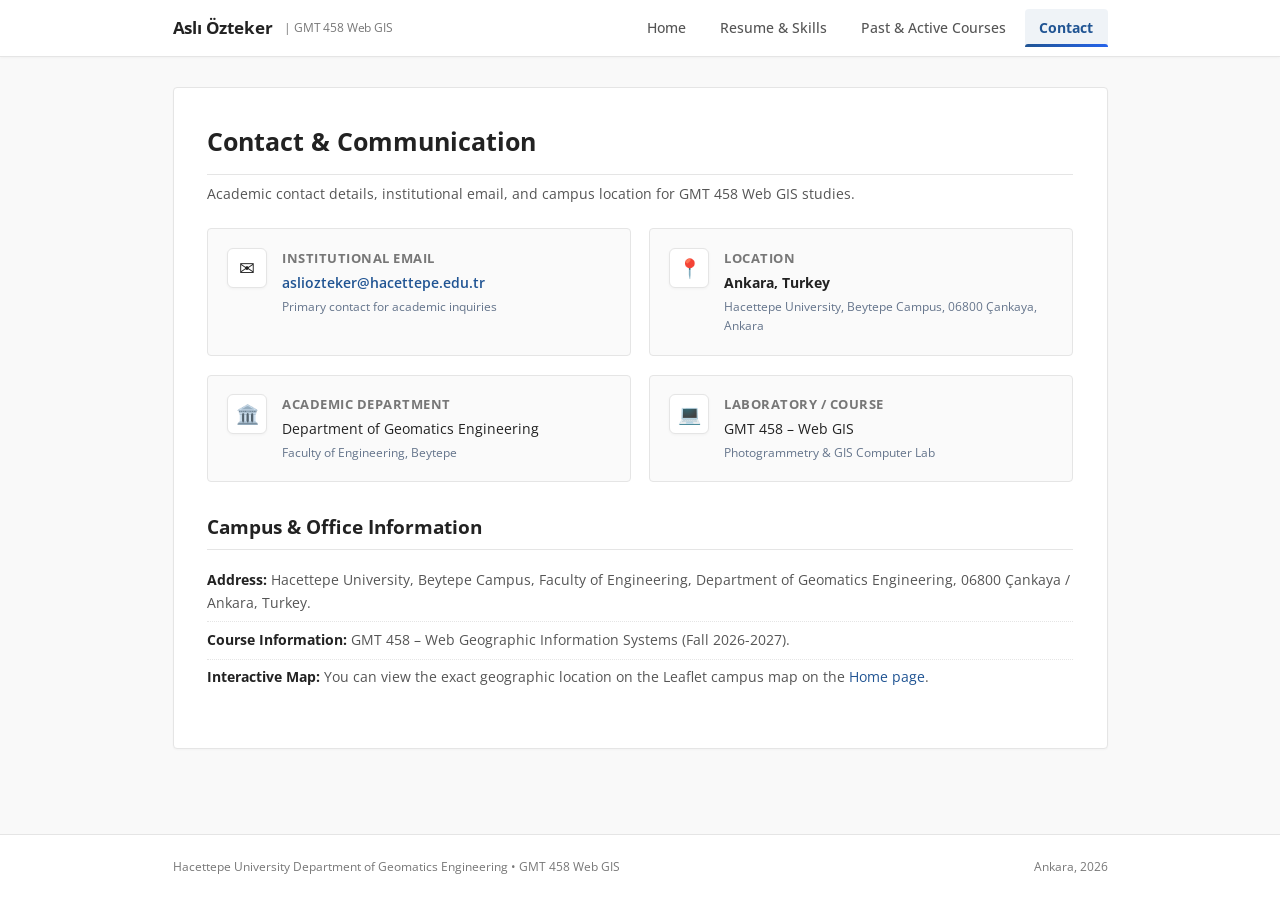
==== contact.html @ 7acd32a1 "feat: Replace projects page with contact page, add square email icon and animated Ankara location pi" ====
<!DOCTYPE html>
<html lang="en">
<head>
  <meta charset="UTF-8">
  <meta name="viewport" content="width=device-width, initial-scale=1.0">
  <title>Contact | Aslı Özteker - Web GIS Portfolio</title>
  
  <!-- Fonts -->
  <link rel="preconnect" href="https://fonts.googleapis.com">
  <link rel="preconnect" href="https://fonts.gstatic.com" crossorigin>
  <link href="https://fonts.googleapis.com/css2?family=Open+Sans:ital,wght@0,400;0,600;0,700;1,400&family=Inter:wght@400;600;700&display=swap" rel="stylesheet">
  
  <!-- Stylesheets -->
  <link rel="stylesheet" href="css/style.css">
  <link rel="stylesheet" href="css/animations.css">
</head>
<body>

  <!-- STICKY TOP NAVBAR -->
  <header class="site-header">
    <div class="nav-container">
      <div class="site-title">
        <a href="index.html">Aslı Özteker</a>
        <span class="site-subtitle">| GMT 458 Web GIS</span>
      </div>

      <button class="menu-toggle" id="menuToggle" aria-label="Toggle navigation menu">☰</button>

      <ul class="nav-menu" id="navMenu">
        <li class="nav-item"><a href="index.html">Home</a></li>
        <li class="nav-item"><a href="resume.html">Resume & Skills</a></li>
        <li class="nav-item"><a href="courses.html">Past & Active Courses</a></li>
        <li class="nav-item"><a href="contact.html" class="active">Contact</a></li>
      </ul>
    </div>
  </header>

  <!-- MAIN CONTENT WRAPPER -->
  <main class="site-wrapper fade-in">
    <div class="content-card">
      <h1 class="page-title">Contact & Communication</h1>
      <p class="section-lead">
        Academic contact details, institutional email, and campus location for GMT 458 Web GIS studies.
      </p>

      <!-- CONTACT CARDS GRID -->
      <div class="contact-grid">
        
        <!-- 1. Institutional Email Card (Square Mail Icon) -->
        <div class="contact-item-card">
          <div class="contact-icon-square">
            ✉
          </div>
          <div class="contact-info-block">
            <div class="contact-info-title">Institutional Email</div>
            <div class="contact-info-value">
              <a href="mailto:asliozteker@hacettepe.edu.tr">asliozteker@hacettepe.edu.tr</a>
            </div>
            <small style="color: #64748b; font-size: 0.8rem; display: block; margin-top: 3px;">
              Primary contact for academic inquiries
            </small>
          </div>
        </div>

        <!-- 2. Location Card (Animated Location Pin) -->
        <div class="contact-item-card">
          <div class="contact-icon-square">
            <span class="anim-pin-bounce">📍</span>
          </div>
          <div class="contact-info-block">
            <div class="contact-info-title">Location</div>
            <div class="contact-info-value">
              <strong>Ankara, Turkey</strong>
            </div>
            <small style="color: #64748b; font-size: 0.8rem; display: block; margin-top: 3px;">
              Hacettepe University, Beytepe Campus, 06800 Çankaya, Ankara
            </small>
          </div>
        </div>

        <!-- 3. Department Card -->
        <div class="contact-item-card">
          <div class="contact-icon-square">
            🏛️
          </div>
          <div class="contact-info-block">
            <div class="contact-info-title">Academic Department</div>
            <div class="contact-info-value">
              Department of Geomatics Engineering
            </div>
            <small style="color: #64748b; font-size: 0.8rem; display: block; margin-top: 3px;">
              Faculty of Engineering, Beytepe
            </small>
          </div>
        </div>

        <!-- 4. Course Laboratory Card -->
        <div class="contact-item-card">
          <div class="contact-icon-square">
            💻
          </div>
          <div class="contact-info-block">
            <div class="contact-info-title">Laboratory / Course</div>
            <div class="contact-info-value">
              GMT 458 – Web GIS
            </div>
            <small style="color: #64748b; font-size: 0.8rem; display: block; margin-top: 3px;">
              Photogrammetry & GIS Computer Lab
            </small>
          </div>
        </div>

      </div>

      <!-- Quick Links & Campus Note -->
      <h2 class="section-heading" style="margin-top: 2rem;">
        <span>Campus & Office Information</span>
      </h2>
      <ul class="simple-list">
        <li>
          <strong>Address:</strong> Hacettepe University, Beytepe Campus, Faculty of Engineering, Department of Geomatics Engineering, 06800 Çankaya / Ankara, Turkey.
        </li>
        <li>
          <strong>Course Information:</strong> GMT 458 – Web Geographic Information Systems (Fall 2026-2027).
        </li>
        <li>
          <strong>Interactive Map:</strong> You can view the exact geographic location on the Leaflet campus map on the <a href="index.html">Home page</a>.
        </li>
      </ul>
    </div>
  </main>

  <!-- SITE FOOTER -->
  <footer class="site-footer">
    <div class="footer-inner">
      <span>Hacettepe University Department of Geomatics Engineering • GMT 458 Web GIS</span>
      <span>Ankara, 2026</span>
    </div>
  </footer>

  <!-- JavaScript File -->
  <script src="js/main.js"></script>
</body>
</html>
---- css/style.css ----
/* ==========================================================================
   GMT 458 - WEB GIS: MINIMALIST ACADEMIC PORTFOLIO STYLESHEET
   Reference: Hacettepe University Faculty Personal Web Page Style
   Clean, distraction-free, functional academic typography
   ========================================================================== */

:root {
  --font-base: 'Open Sans', -apple-system, BlinkMacSystemFont, 'Segoe UI', Roboto, Helvetica, Arial, sans-serif;
  --font-heading: 'Inter', -apple-system, BlinkMacSystemFont, 'Segoe UI', Roboto, sans-serif;
  
  /* Academic Color Palette */
  --text-primary: #222222;
  --text-secondary: #555555;
  --text-muted: #777777;
  
  --bg-page: #f9f9f9;
  --bg-container: #ffffff;
  --bg-subtle: #f5f5f5;
  
  --primary-color: #205493;    /* Academic Deep Blue */
  --primary-hover: #112e51;
  --border-light: #e5e5e5;
  --border-dark: #cccccc;
  
  --max-width: 980px;
  --nav-height: 56px;
}

/* Base Reset */
* {
  margin: 0;
  padding: 0;
  box-sizing: border-box;
}

html {
  font-size: 15px;
  scroll-behavior: smooth;
}

body {
  font-family: var(--font-base);
  background-color: var(--bg-page);
  color: var(--text-primary);
  line-height: 1.65;
  min-height: 100vh;
  display: flex;
  flex-direction: column;
}

a {
  color: var(--primary-color);
  text-decoration: none;
  transition: color 0.15s ease;
}

a:hover {
  color: var(--primary-hover);
  text-decoration: underline;
}

/* ==========================================================================
   STICKY NAVBAR - CLEAN & UNDERSTATED
   ========================================================================== */
.site-header {
  position: sticky;
  top: 0;
  z-index: 1000;
  background-color: var(--bg-container);
  border-bottom: 1px solid var(--border-light);
  box-shadow: 0 1px 3px rgba(0, 0, 0, 0.04);
}

.nav-container {
  max-width: var(--max-width);
  margin: 0 auto;
  display: flex;
  align-items: center;
  justify-content: space-between;
  height: var(--nav-height);
  padding: 0 1.5rem;
}

.site-title {
  font-size: 1.15rem;
  font-weight: 700;
  color: var(--text-primary);
  letter-spacing: -0.01em;
  display: flex;
  align-items: center;
  gap: 0.5rem;
}

.site-title a {
  color: var(--text-primary);
  text-decoration: none;
}

.site-title a:hover {
  color: var(--primary-color);
}

.site-subtitle {
  font-size: 0.8rem;
  font-weight: 400;
  color: var(--text-muted);
  margin-left: 0.3rem;
}

.nav-menu {
  display: flex;
  list-style: none;
  gap: 0.35rem;
  align-items: center;
}

.nav-item {
  position: relative;
}

.nav-item a {
  position: relative;
  display: inline-flex;
  align-items: center;
  padding: 0.5rem 0.95rem;
  font-size: 0.92rem;
  color: var(--text-secondary);
  font-weight: 500;
  text-decoration: none;
  border-radius: 4px 4px 0 0;
  overflow: hidden;
  transition: color 0.2s ease, background-color 0.2s ease;
}

/* Hover underline animation on inactive sub-tabs */
.nav-item a::after {
  content: '';
  position: absolute;
  bottom: 0;
  left: 0;
  width: 100%;
  height: 2.5px;
  background-color: var(--primary-color);
  transform: scaleX(0);
  transform-origin: center;
  transition: transform 0.25s cubic-bezier(0.16, 1, 0.3, 1);
  border-radius: 3px 3px 0 0;
}

.nav-item a:hover {
  background-color: var(--bg-subtle);
  color: var(--primary-color);
  text-decoration: none;
}

.nav-item a:hover::after {
  transform: scaleX(1);
}

/* Active sub-tab animation on every new page open */
.nav-item a.active {
  color: var(--primary-color);
  font-weight: 700;
  background-color: rgba(32, 84, 147, 0.07);
  animation: tabActivePillPulse 0.6s cubic-bezier(0.16, 1, 0.3, 1) forwards;
}

.nav-item a.active::after {
  content: '';
  position: absolute;
  bottom: 0;
  left: 0;
  width: 100%;
  height: 2.5px;
  background: linear-gradient(90deg, var(--primary-color), #2563eb);
  transform-origin: center;
  animation: tabUnderlineEntrance 0.5s cubic-bezier(0.16, 1, 0.3, 1) forwards;
}

.menu-toggle {
  display: none;
  background: none;
  border: 1px solid var(--border-light);
  padding: 0.3rem 0.6rem;
  font-size: 1.2rem;
  cursor: pointer;
  border-radius: 4px;
}

/* ==========================================================================
   ACADEMIC CONTENT WRAPPER
   ========================================================================== */
.site-wrapper {
  max-width: var(--max-width);
  width: 100%;
  margin: 2rem auto;
  padding: 0 1.5rem;
  flex: 1;
}

.content-card {
  background: var(--bg-container);
  border: 1px solid var(--border-light);
  border-radius: 4px;
  padding: 2.25rem;
  box-shadow: 0 1px 2px rgba(0, 0, 0, 0.03);
  margin-bottom: 2rem;
}

/* Headings */
h1.page-title {
  font-size: 1.65rem;
  font-weight: 700;
  color: var(--text-primary);
  margin-bottom: 0.5rem;
  border-bottom: 1px solid var(--border-light);
  padding-bottom: 0.75rem;
}

h2.section-heading {
  font-size: 1.25rem;
  font-weight: 700;
  color: var(--text-primary);
  margin: 1.75rem 0 0.85rem 0;
  padding-bottom: 0.35rem;
  border-bottom: 1px solid var(--border-light);
  display: flex;
  align-items: center;
  justify-content: space-between;
}

.section-lead {
  font-size: 0.95rem;
  color: var(--text-secondary);
  margin-bottom: 1.25rem;
}

/* ==========================================================================
   ACADEMIC PROFILE HEADER (COMPACT & BALANCED)
   ========================================================================== */
.academic-profile-header {
  display: flex;
  align-items: center;
  gap: 1.5rem;
  padding-bottom: 1.25rem;
  border-bottom: 1px solid var(--border-light);
  margin-bottom: 1.25rem;
}

.profile-avatar-wrap {
  flex-shrink: 0;
}

.profile-avatar-img {
  width: 76px;
  height: 76px;
  border-radius: 50%;
  border: 1px solid var(--border-light);
  background: var(--bg-subtle);
  display: block;
}

.profile-header-info {
  flex: 1;
}

.profile-name-title {
  font-size: 1.55rem;
  font-weight: 700;
  color: var(--text-primary);
  margin-bottom: 0.2rem;
  letter-spacing: -0.01em;
}

.profile-affiliation {
  font-size: 0.88rem;
  color: var(--text-secondary);
  line-height: 1.45;
  margin-bottom: 0.4rem;
}

.profile-tag {
  display: inline-block;
  font-size: 0.75rem;
  padding: 0.15rem 0.5rem;
  border-radius: 3px;
  background: var(--bg-subtle);
  border: 1px solid var(--border-light);
  color: var(--text-muted);
}

.academic-bio-section {
  margin-bottom: 1.75rem;
}

.bio-heading {
  font-size: 1.1rem;
  font-weight: 700;
  color: var(--text-primary);
  margin-bottom: 0.5rem;
}

.bio-text-box {
  background: #fafafa;
  border: 1px solid var(--border-light);
  border-radius: 4px;
  padding: 1rem 1.25rem;
  font-size: 0.92rem;
  color: var(--text-secondary);
  line-height: 1.6;
}

/* ==========================================================================
   MAP CONTAINER & TOOLBAR
   ========================================================================== */
.map-frame {
  margin-top: 1.25rem;
  border: 1px solid var(--border-light);
  border-radius: 4px;
  overflow: hidden;
  background: var(--bg-subtle);
}

.map-toolbar {
  background: #fafafa;
  border-bottom: 1px solid var(--border-light);
  padding: 0.5rem 0.85rem;
  display: flex;
  justify-content: space-between;
  align-items: center;
  font-size: 0.82rem;
  color: var(--text-secondary);
}

.map-buttons {
  display: flex;
  gap: 0.4rem;
}

.map-btn {
  background: #ffffff;
  border: 1px solid var(--border-light);
  padding: 0.25rem 0.65rem;
  font-size: 0.8rem;
  border-radius: 3px;
  color: var(--text-secondary);
  cursor: pointer;
  transition: all 0.15s ease;
}

.map-btn:hover {
  background: var(--bg-subtle);
  color: var(--primary-color);
  border-color: var(--border-dark);
}

.map-container-box {
  width: 100%;
  height: 420px;
  position: relative;
}

#leafletMap, #openlayersMap {
  width: 100%;
  height: 100%;
}

.map-caption {
  font-size: 0.82rem;
  color: var(--text-muted);
  margin-top: 0.5rem;
  line-height: 1.5;
}

/* ==========================================================================
   ACADEMIC TABLES (TABULAR INFORMATION WITH IMAGES)
   ========================================================================== */
.academic-table {
  width: 100%;
  border-collapse: collapse;
  margin: 1rem 0 1.5rem 0;
  font-size: 0.9rem;
}

.academic-table th {
  background-color: #fafafa;
  color: var(--text-primary);
  font-weight: 600;
  text-align: left;
  padding: 0.75rem 0.85rem;
  border-top: 1px solid var(--border-light);
  border-bottom: 2px solid var(--border-light);
  font-size: 0.85rem;
}

.academic-table td {
  padding: 0.75rem 0.85rem;
  border-bottom: 1px solid var(--border-light);
  vertical-align: middle;
}

.academic-table tbody tr:hover {
  background-color: #fbfbfb;
}

.table-logo-cell {
  display: flex;
  align-items: center;
  gap: 0.75rem;
}

.table-logo-img {
  width: 32px;
  height: 32px;
  border-radius: 3px;
  border: 1px solid var(--border-light);
  background: #ffffff;
  flex-shrink: 0;
  padding: 2px;
}

.badge-tag {
  display: inline-block;
  padding: 0.15rem 0.45rem;
  font-size: 0.75rem;
  border-radius: 3px;
  border: 1px solid var(--border-light);
  background: var(--bg-subtle);
  color: var(--text-secondary);
}

/* ==========================================================================
   TECHNICAL NOTES (ISSUE 1 & 2 EXPLANATION BOX)
   ========================================================================== */
.technical-notes {
  background-color: #fafafa;
  border: 1px solid var(--border-light);
  border-left: 3px solid var(--primary-color);
  padding: 0.9rem 1.1rem;
  margin-top: 1.25rem;
  font-size: 0.85rem;
  color: var(--text-secondary);
  line-height: 1.6;
}

.technical-notes strong {
  color: var(--text-primary);
}

.technical-notes code {
  background: #f0f0f0;
  padding: 0.1rem 0.35rem;
  border-radius: 3px;
  font-family: 'Courier New', Courier, monospace;
  font-size: 0.82rem;
}

/* ==========================================================================
   SIMPLE LISTS
   ========================================================================== */
.simple-list {
  list-style: none;
  padding: 0;
  margin: 0.5rem 0 1.25rem 0;
}

.simple-list li {
  padding: 0.45rem 0;
  border-bottom: 1px dotted var(--border-light);
  font-size: 0.92rem;
  color: var(--text-secondary);
}

.simple-list li:last-child {
  border-bottom: none;
}

.simple-list strong {
  color: var(--text-primary);
}

/* ==========================================================================
   CONTACT PAGE & ICONS (SQUARE EMAIL BADGE & ANIMATED PIN)
   ========================================================================== */
.contact-grid {
  display: grid;
  grid-template-columns: repeat(auto-fit, minmax(280px, 1fr));
  gap: 1.25rem;
  margin: 1.5rem 0 2rem 0;
}

.contact-item-card {
  background: #fafafa;
  border: 1px solid var(--border-light);
  border-radius: 4px;
  padding: 1.25rem;
  display: flex;
  align-items: flex-start;
  gap: 1rem;
  transition: all 0.2s ease;
}

.contact-item-card:hover {
  background: #ffffff;
  border-color: #cbd5e1;
  box-shadow: 0 2px 6px rgba(0, 0, 0, 0.04);
}

.contact-icon-square {
  width: 40px;
  height: 40px;
  border-radius: 6px;
  background: #ffffff;
  border: 1px solid var(--border-light);
  display: flex;
  align-items: center;
  justify-content: center;
  font-size: 1.25rem;
  flex-shrink: 0;
  box-shadow: 0 1px 3px rgba(0, 0, 0, 0.04);
}

.contact-info-block {
  flex: 1;
}

.contact-info-title {
  font-size: 0.85rem;
  font-weight: 700;
  color: var(--text-muted);
  text-transform: uppercase;
  letter-spacing: 0.04em;
  margin-bottom: 0.25rem;
}

.contact-info-value {
  font-size: 0.95rem;
  color: var(--text-primary);
  line-height: 1.45;
}

.contact-info-value a {
  font-weight: 600;
  word-break: break-all;
}

/* Inline Mini Badges for Header (Square Mail & Animated Location) */
.contact-meta-row {
  display: flex;
  flex-wrap: wrap;
  align-items: center;
  gap: 1.25rem;
  margin-top: 0.6rem;
  font-size: 0.85rem;
}

.contact-badge-item {
  display: inline-flex;
  align-items: center;
  gap: 0.45rem;
  color: var(--text-secondary);
}

.contact-icon-mini {
  width: 22px;
  height: 22px;
  border-radius: 4px;
  background: #ffffff;
  border: 1px solid var(--border-light);
  display: inline-flex;
  align-items: center;
  justify-content: center;
  font-size: 0.82rem;
  box-shadow: 0 1px 2px rgba(0, 0, 0, 0.03);
}

/* ==========================================================================
   FOOTER
   ========================================================================== */
.site-footer {
  border-top: 1px solid var(--border-light);
  background: var(--bg-container);
  padding: 1.5rem 0;
  margin-top: auto;
  font-size: 0.82rem;
  color: var(--text-muted);
}

.footer-inner {
  max-width: var(--max-width);
  margin: 0 auto;
  padding: 0 1.5rem;
  display: flex;
  justify-content: space-between;
  align-items: center;
}

/* ==========================================================================
   RESPONSIVE DESIGN
   ========================================================================== */
@media (max-width: 768px) {
  .profile-intro-layout {
    grid-template-columns: 1fr;
    text-align: center;
  }
  
  .profile-photo-box {
    margin: 0 auto;
  }
  
  .menu-toggle {
    display: block;
  }
  
  .nav-menu {
    display: none;
    position: absolute;
    top: var(--nav-height);
    left: 0;
    right: 0;
    background: var(--bg-container);
    flex-direction: column;
    padding: 1rem;
    border-bottom: 1px solid var(--border-light);
    box-shadow: 0 4px 6px rgba(0, 0, 0, 0.05);
  }
  
  .nav-menu.open {
    display: flex;
  }
  
  .academic-table {
    display: block;
    overflow-x: auto;
  }
}
---- css/animations.css ----
/* ==========================================================================
   GMT 458 - WEB GIS: CSS ANIMATIONS (%10 RUBRIC CRITERIA)
   Tab navigation bar animations on every page open, smooth transitions
   ========================================================================== */

/* 1. Sub-Tab Active Indicator Underline Animation (Runs on every new tab open) */
@keyframes tabUnderlineEntrance {
  0% {
    transform: scaleX(0);
    opacity: 0;
  }
  60% {
    opacity: 0.9;
  }
  100% {
    transform: scaleX(1);
    opacity: 1;
  }
}

/* 2. Sub-Tab Active Pill Highlight Pulse (Runs on every new tab open) */
@keyframes tabActivePillPulse {
  0% {
    background-color: transparent;
    box-shadow: 0 0 0 0 rgba(32, 84, 147, 0.3);
  }
  50% {
    background-color: rgba(32, 84, 147, 0.12);
    box-shadow: 0 0 12px 2px rgba(32, 84, 147, 0.18);
  }
  100% {
    background-color: rgba(32, 84, 147, 0.07);
    box-shadow: none;
  }
}

/* 3. Page Tab Content Entrance (Runs on every page switch) */
@keyframes pageTabEntrance {
  0% {
    opacity: 0;
    transform: translateY(10px);
  }
  100% {
    opacity: 1;
    transform: translateY(0);
  }
}

.fade-in {
  animation: pageTabEntrance 0.45s cubic-bezier(0.16, 1, 0.3, 1) forwards;
}

/* 4. Map Status Indicator (Soft Pulse) */
@keyframes softPulse {
  0% {
    transform: scale(0.96);
    opacity: 0.85;
  }
  50% {
    transform: scale(1.04);
    opacity: 1;
  }
  100% {
    transform: scale(0.96);
    opacity: 0.85;
  }
}

.pulse-indicator {
  display: inline-block;
  width: 8px;
  height: 8px;
  background-color: #2e7d32;
  border-radius: 50%;
  animation: softPulse 2s infinite ease-in-out;
  margin-right: 4px;
}

/* 5. Location Pin Bounce Animation */
@keyframes pinBounce {
  0%, 100% {
    transform: translateY(0);
  }
  50% {
    transform: translateY(-4px);
  }
}

.anim-pin-bounce {
  display: inline-block;
  animation: pinBounce 1.8s infinite ease-in-out;
}

/* 6. Interactive Button & Control Transitions */
.nav-item a, .map-btn, a {
  transition: all 0.22s cubic-bezier(0.4, 0, 0.2, 1);
}
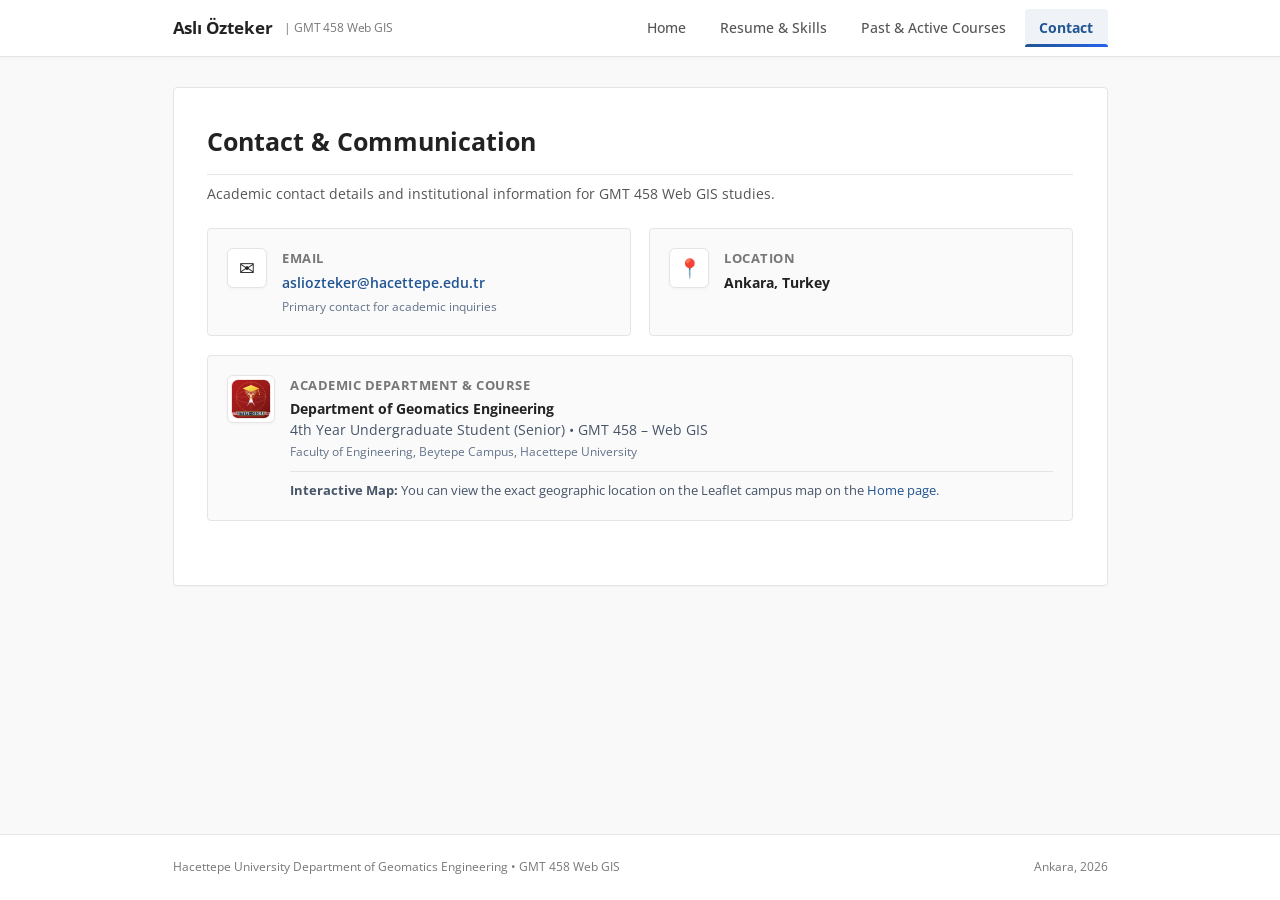
==== commit 2a6821cc: "refactor: Update contact page - simplify email title, clean location, merge department & course with" ====
--- a/contact.html
+++ b/contact.html
@@ -40,19 +40,19 @@
     <div class="content-card">
       <h1 class="page-title">Contact & Communication</h1>
       <p class="section-lead">
-        Academic contact details, institutional email, and campus location for GMT 458 Web GIS studies.
+        Academic contact details and institutional information for GMT 458 Web GIS studies.
       </p>
 
       <!-- CONTACT CARDS GRID -->
       <div class="contact-grid">
         
-        <!-- 1. Institutional Email Card (Square Mail Icon) -->
+        <!-- 1. Email Card (Square Mail Icon) -->
         <div class="contact-item-card">
           <div class="contact-icon-square">
             ✉
           </div>
           <div class="contact-info-block">
-            <div class="contact-info-title">Institutional Email</div>
+            <div class="contact-info-title">Email</div>
             <div class="contact-info-value">
               <a href="mailto:asliozteker@hacettepe.edu.tr">asliozteker@hacettepe.edu.tr</a>
             </div>
@@ -72,61 +72,29 @@
             <div class="contact-info-value">
               <strong>Ankara, Turkey</strong>
             </div>
-            <small style="color: #64748b; font-size: 0.8rem; display: block; margin-top: 3px;">
-              Hacettepe University, Beytepe Campus, 06800 Çankaya, Ankara
-            </small>
           </div>
         </div>
 
-        <!-- 3. Department Card -->
-        <div class="contact-item-card">
-          <div class="contact-icon-square">
-            🏛️
+        <!-- 3. Combined Card: Academic Department, Course & 4th Grade Standing + Synthesized Logo + Interactive Map Link -->
+        <div class="contact-item-card contact-item-full">
+          <div class="contact-icon-square" style="width: 48px; height: 48px; padding: 2px;">
+            <img src="assets/images/hacettepe_academic_logo.svg" alt="Hacettepe Academic Geomatics Logo" class="contact-logo-img">
           </div>
           <div class="contact-info-block">
-            <div class="contact-info-title">Academic Department</div>
+            <div class="contact-info-title">Academic Department & Course</div>
             <div class="contact-info-value">
-              Department of Geomatics Engineering
+              <strong>Department of Geomatics Engineering</strong><br>
+              <span style="color: #475569;">4th Year Undergraduate Student (Senior) • GMT 458 – Web GIS</span><br>
+              <small style="color: #64748b; font-size: 0.82rem;">Faculty of Engineering, Beytepe Campus, Hacettepe University</small>
             </div>
-            <small style="color: #64748b; font-size: 0.8rem; display: block; margin-top: 3px;">
-              Faculty of Engineering, Beytepe
-            </small>
-          </div>
-        </div>
-
-        <!-- 4. Course Laboratory Card -->
-        <div class="contact-item-card">
-          <div class="contact-icon-square">
-            💻
-          </div>
-          <div class="contact-info-block">
-            <div class="contact-info-title">Laboratory / Course</div>
-            <div class="contact-info-value">
-              GMT 458 – Web GIS
+            <div style="margin-top: 10px; padding-top: 8px; border-top: 1px solid var(--border-light); font-size: 0.86rem; color: #475569;">
+              <strong>Interactive Map:</strong> You can view the exact geographic location on the Leaflet campus map on the <a href="index.html">Home page</a>.
             </div>
-            <small style="color: #64748b; font-size: 0.8rem; display: block; margin-top: 3px;">
-              Photogrammetry & GIS Computer Lab
-            </small>
           </div>
         </div>
 
       </div>
 
-      <!-- Quick Links & Campus Note -->
-      <h2 class="section-heading" style="margin-top: 2rem;">
-        <span>Campus & Office Information</span>
-      </h2>
-      <ul class="simple-list">
-        <li>
-          <strong>Address:</strong> Hacettepe University, Beytepe Campus, Faculty of Engineering, Department of Geomatics Engineering, 06800 Çankaya / Ankara, Turkey.
-        </li>
-        <li>
-          <strong>Course Information:</strong> GMT 458 – Web Geographic Information Systems (Fall 2026-2027).
-        </li>
-        <li>
-          <strong>Interactive Map:</strong> You can view the exact geographic location on the Leaflet campus map on the <a href="index.html">Home page</a>.
-        </li>
-      </ul>
     </div>
   </main>
 
--- a/css/style.css
+++ b/css/style.css
@@ -506,6 +506,17 @@
   box-shadow: 0 2px 6px rgba(0, 0, 0, 0.04);
 }
 
+.contact-item-full {
+  grid-column: 1 / -1;
+}
+
+.contact-logo-img {
+  width: 100%;
+  height: 100%;
+  border-radius: 5px;
+  object-fit: contain;
+}
+
 .contact-icon-square {
   width: 40px;
   height: 40px;
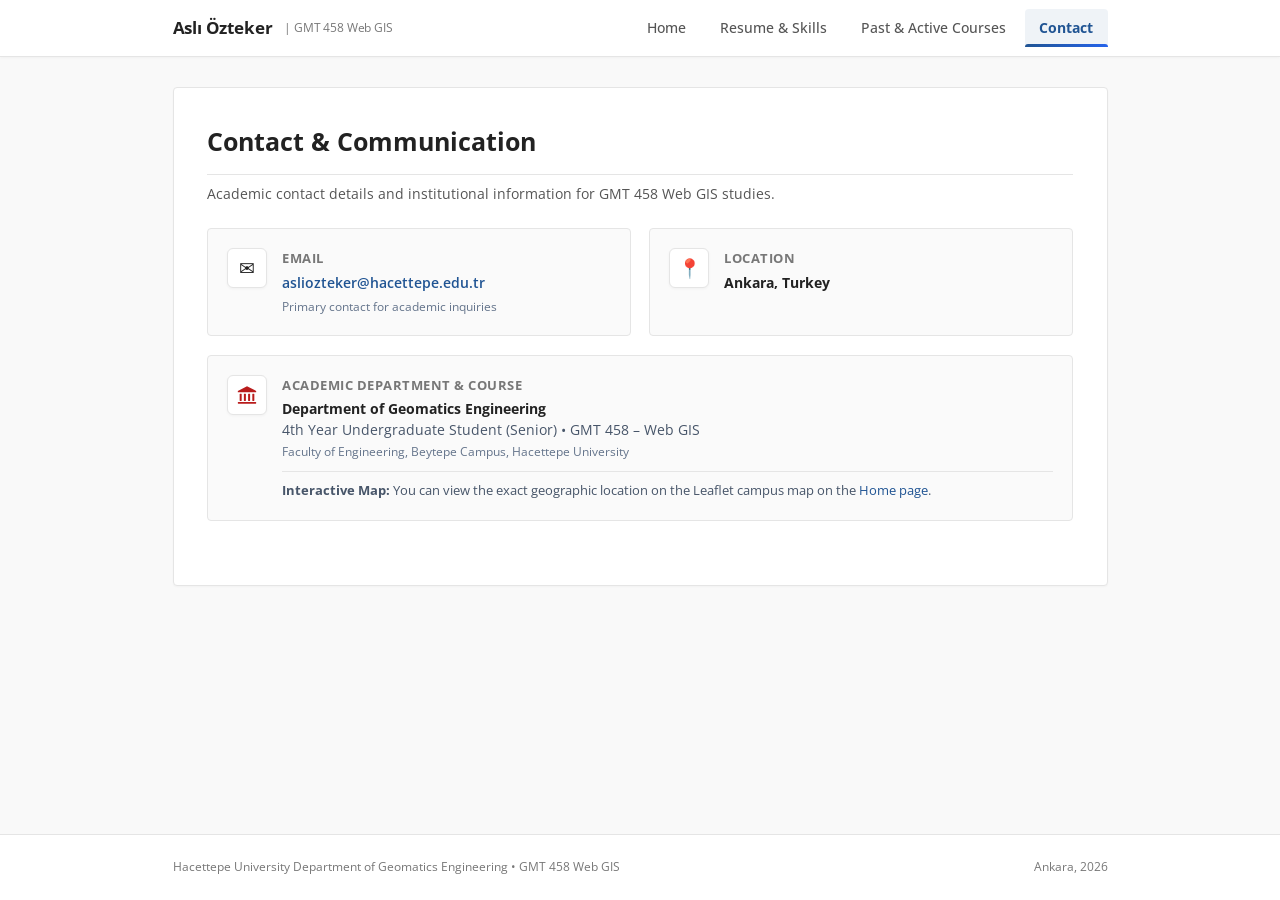
==== commit fb13d47f: "style: Simplify academic department icon to minimalist Hacettepe facade" ====
--- a/contact.html
+++ b/contact.html
@@ -75,10 +75,10 @@
           </div>
         </div>
 
-        <!-- 3. Combined Card: Academic Department, Course & 4th Grade Standing + Synthesized Logo + Interactive Map Link -->
+        <!-- 3. Combined Card: Academic Department, Course & 4th Grade Standing + Minimalist Logo + Interactive Map Link -->
         <div class="contact-item-card contact-item-full">
-          <div class="contact-icon-square" style="width: 48px; height: 48px; padding: 2px;">
-            <img src="assets/images/hacettepe_academic_logo.svg" alt="Hacettepe Academic Geomatics Logo" class="contact-logo-img">
+          <div class="contact-icon-square">
+            <img src="assets/images/hacettepe_academic_logo.svg" alt="Academic Department Logo" class="contact-logo-img">
           </div>
           <div class="contact-info-block">
             <div class="contact-info-title">Academic Department & Course</div>
--- a/css/style.css
+++ b/css/style.css
@@ -511,10 +511,9 @@
 }
 
 .contact-logo-img {
-  width: 100%;
-  height: 100%;
-  border-radius: 5px;
-  object-fit: contain;
+  width: 22px;
+  height: 22px;
+  display: block;
 }
 
 .contact-icon-square {
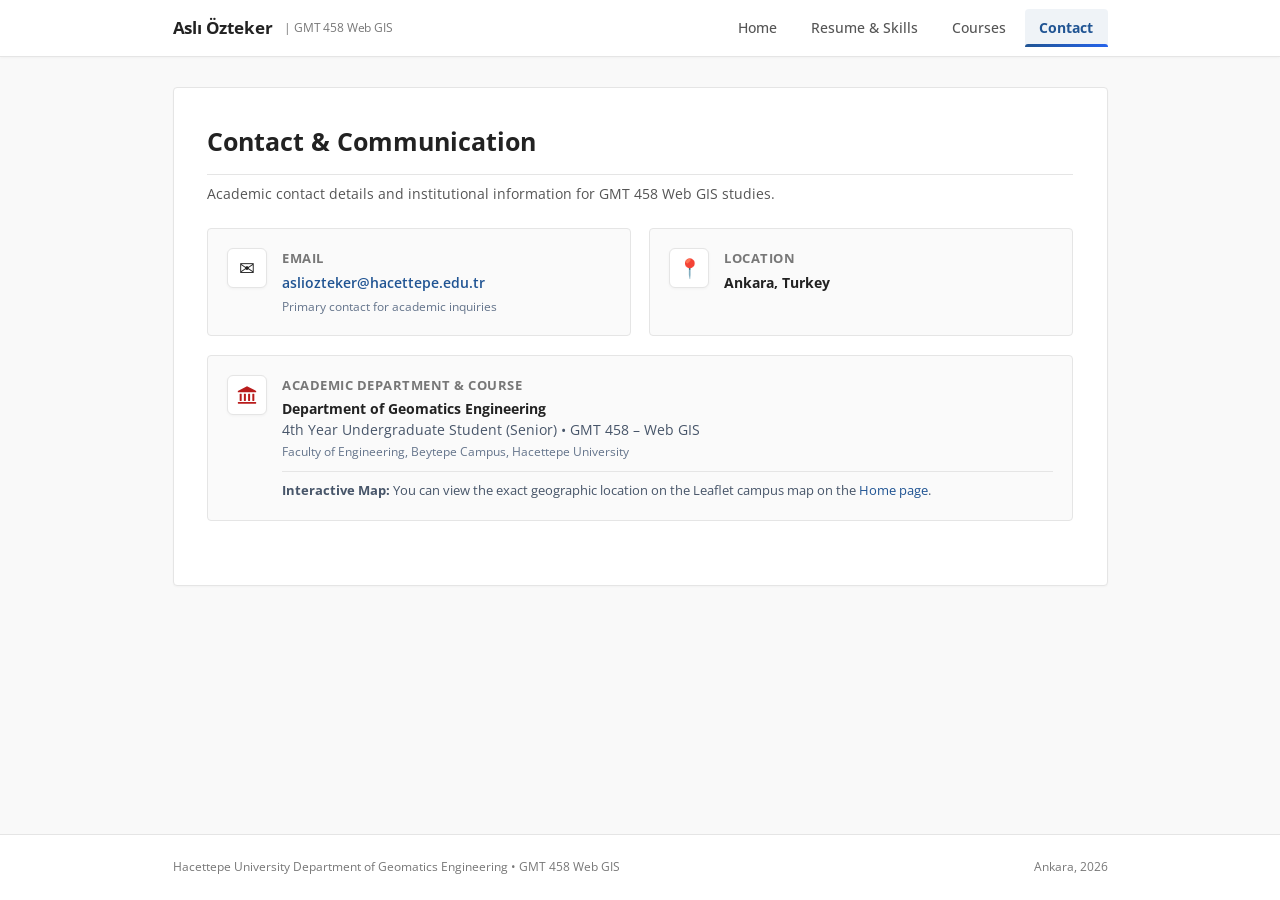
==== commit 5e15fd5f: "feat: Update active courses table, clean navbar to Courses, and add map technology notes for Leaflet" ====
--- a/contact.html
+++ b/contact.html
@@ -1,6 +1,13 @@
-<!DOCTYPE html>
+﻿<!DOCTYPE html>
 <html lang="en">
 <head>
+  <script>
+    // Downloads klasorunden acilsa bile otomatik sade adrese yonlendir
+    if (window.location.protocol === 'file:' && window.location.href.toLowerCase().indexOf('downloads') !== -1) {
+      var currentPage = window.location.pathname.split('/').pop() || 'index.html';
+      window.location.replace('file:///C:/Users/HP/asliozteker/' + currentPage);
+    }
+  </script>
   <meta charset="UTF-8">
   <meta name="viewport" content="width=device-width, initial-scale=1.0">
   <title>Contact | Aslı Özteker - Web GIS Portfolio</title>
@@ -20,16 +27,16 @@
   <header class="site-header">
     <div class="nav-container">
       <div class="site-title">
-        <a href="index.html">Aslı Özteker</a>
+        <a href="home.html">Aslı Özteker</a>
         <span class="site-subtitle">| GMT 458 Web GIS</span>
       </div>
 
       <button class="menu-toggle" id="menuToggle" aria-label="Toggle navigation menu">☰</button>
 
       <ul class="nav-menu" id="navMenu">
-        <li class="nav-item"><a href="index.html">Home</a></li>
+        <li class="nav-item"><a href="home.html">Home</a></li>
         <li class="nav-item"><a href="resume.html">Resume & Skills</a></li>
-        <li class="nav-item"><a href="courses.html">Past & Active Courses</a></li>
+        <li class="nav-item"><a href="courses.html">Courses</a></li>
         <li class="nav-item"><a href="contact.html" class="active">Contact</a></li>
       </ul>
     </div>
@@ -88,7 +95,7 @@
               <small style="color: #64748b; font-size: 0.82rem;">Faculty of Engineering, Beytepe Campus, Hacettepe University</small>
             </div>
             <div style="margin-top: 10px; padding-top: 8px; border-top: 1px solid var(--border-light); font-size: 0.86rem; color: #475569;">
-              <strong>Interactive Map:</strong> You can view the exact geographic location on the Leaflet campus map on the <a href="index.html">Home page</a>.
+              <strong>Interactive Map:</strong> You can view the exact geographic location on the Leaflet campus map on the <a href="home.html">Home page</a>.
             </div>
           </div>
         </div>
--- a/css/style.css
+++ b/css/style.css
@@ -429,31 +429,7 @@
   color: var(--text-secondary);
 }
 
-/* ==========================================================================
-   TECHNICAL NOTES (ISSUE 1 & 2 EXPLANATION BOX)
-   ========================================================================== */
-.technical-notes {
-  background-color: #fafafa;
-  border: 1px solid var(--border-light);
-  border-left: 3px solid var(--primary-color);
-  padding: 0.9rem 1.1rem;
-  margin-top: 1.25rem;
-  font-size: 0.85rem;
-  color: var(--text-secondary);
-  line-height: 1.6;
-}
-
-.technical-notes strong {
-  color: var(--text-primary);
-}
-
-.technical-notes code {
-  background: #f0f0f0;
-  padding: 0.1rem 0.35rem;
-  border-radius: 3px;
-  font-family: 'Courier New', Courier, monospace;
-  font-size: 0.82rem;
-}
+
 
 /* ==========================================================================
    SIMPLE LISTS
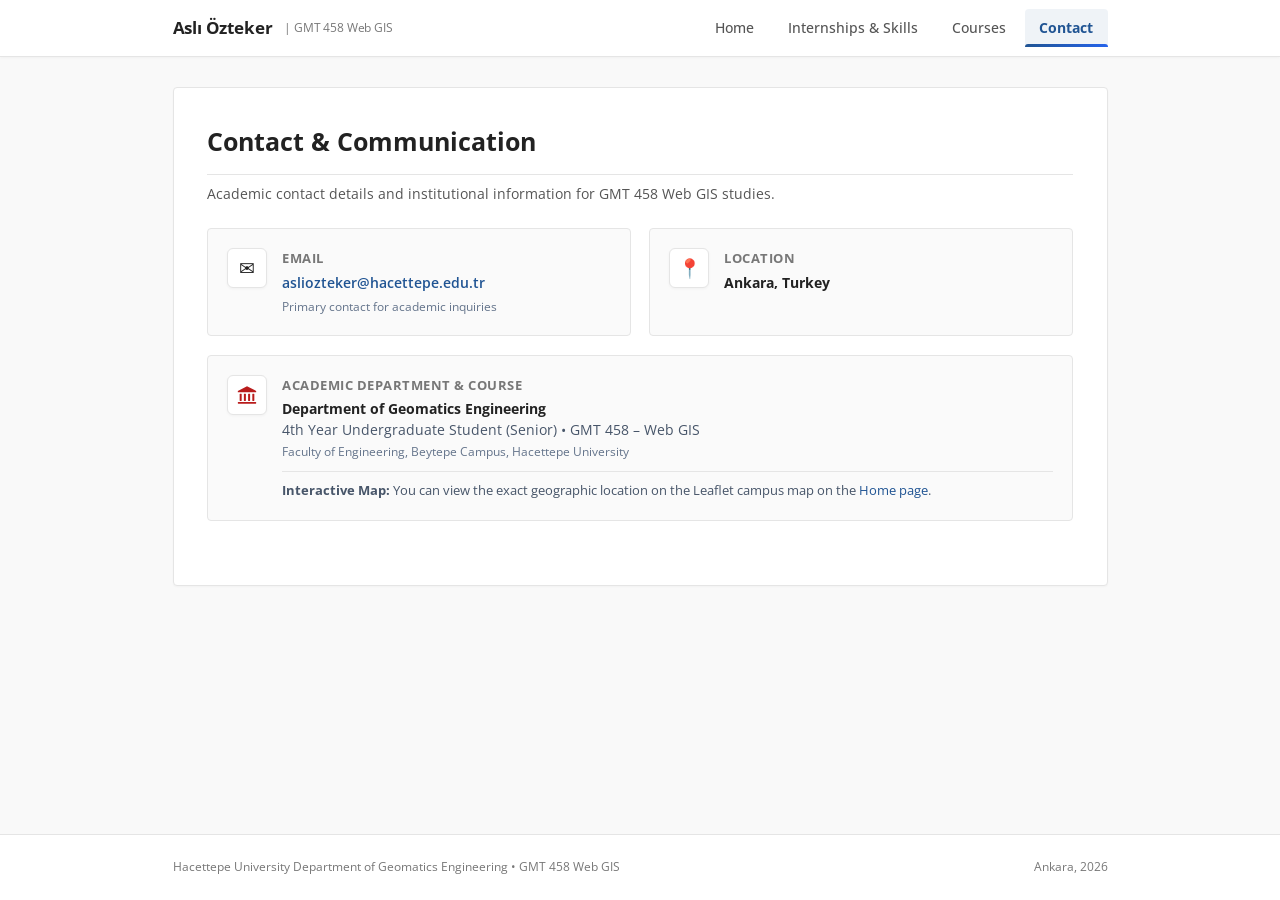
==== commit 193ecc3b: "feat: Modernize courses in English with monochrome icons, update page to Internships & Skills, and r" ====
--- a/contact.html
+++ b/contact.html
@@ -35,7 +35,7 @@
 
       <ul class="nav-menu" id="navMenu">
         <li class="nav-item"><a href="home.html">Home</a></li>
-        <li class="nav-item"><a href="resume.html">Resume & Skills</a></li>
+        <li class="nav-item"><a href="resume.html">Internships & Skills</a></li>
         <li class="nav-item"><a href="courses.html">Courses</a></li>
         <li class="nav-item"><a href="contact.html" class="active">Contact</a></li>
       </ul>
--- a/css/style.css
+++ b/css/style.css
@@ -620,3 +620,79 @@
     overflow-x: auto;
   }
 }
+
+/* =========================================================
+   ADDITIONAL STYLES: 3-COLUMN SKILLS & B&W MINI COURSE ICONS
+   ========================================================= */
+.skills-grid-3col {
+  display: grid;
+  grid-template-columns: repeat(3, 1fr);
+  gap: 12px;
+  margin-top: 1.2rem;
+}
+
+.skill-item-card {
+  background: #f8fafc;
+  border: 1px solid #e2e8f0;
+  border-radius: 6px;
+  padding: 11px 14px;
+  transition: border-color 0.2s ease, box-shadow 0.2s ease;
+}
+
+.skill-item-card:hover {
+  border-color: #cbd5e1;
+  box-shadow: 0 2px 6px rgba(0, 0, 0, 0.04);
+}
+
+.skill-title-name {
+  display: block;
+  font-size: 0.92rem;
+  font-weight: 700;
+  color: #0f172a;
+  margin-bottom: 3px;
+}
+
+.skill-desc-text {
+  font-size: 0.8rem;
+  color: #64748b;
+  line-height: 1.4;
+  margin: 0;
+}
+
+/* Course modern table & B&W mini logo */
+.course-title-cell {
+  display: flex;
+  align-items: center;
+  gap: 10px;
+}
+
+.course-icon-badge {
+  display: inline-flex;
+  align-items: center;
+  justify-content: center;
+  width: 32px;
+  height: 32px;
+  min-width: 32px;
+  background: #ffffff;
+  border: 1px solid #e2e8f0;
+  border-radius: 6px;
+  color: #0f172a;
+  box-shadow: 0 1px 3px rgba(0, 0, 0, 0.04);
+}
+
+.course-mini-icon {
+  width: 17px;
+  height: 17px;
+}
+
+@media (max-width: 900px) {
+  .skills-grid-3col {
+    grid-template-columns: repeat(2, 1fr);
+  }
+}
+
+@media (max-width: 600px) {
+  .skills-grid-3col {
+    grid-template-columns: 1fr;
+  }
+}
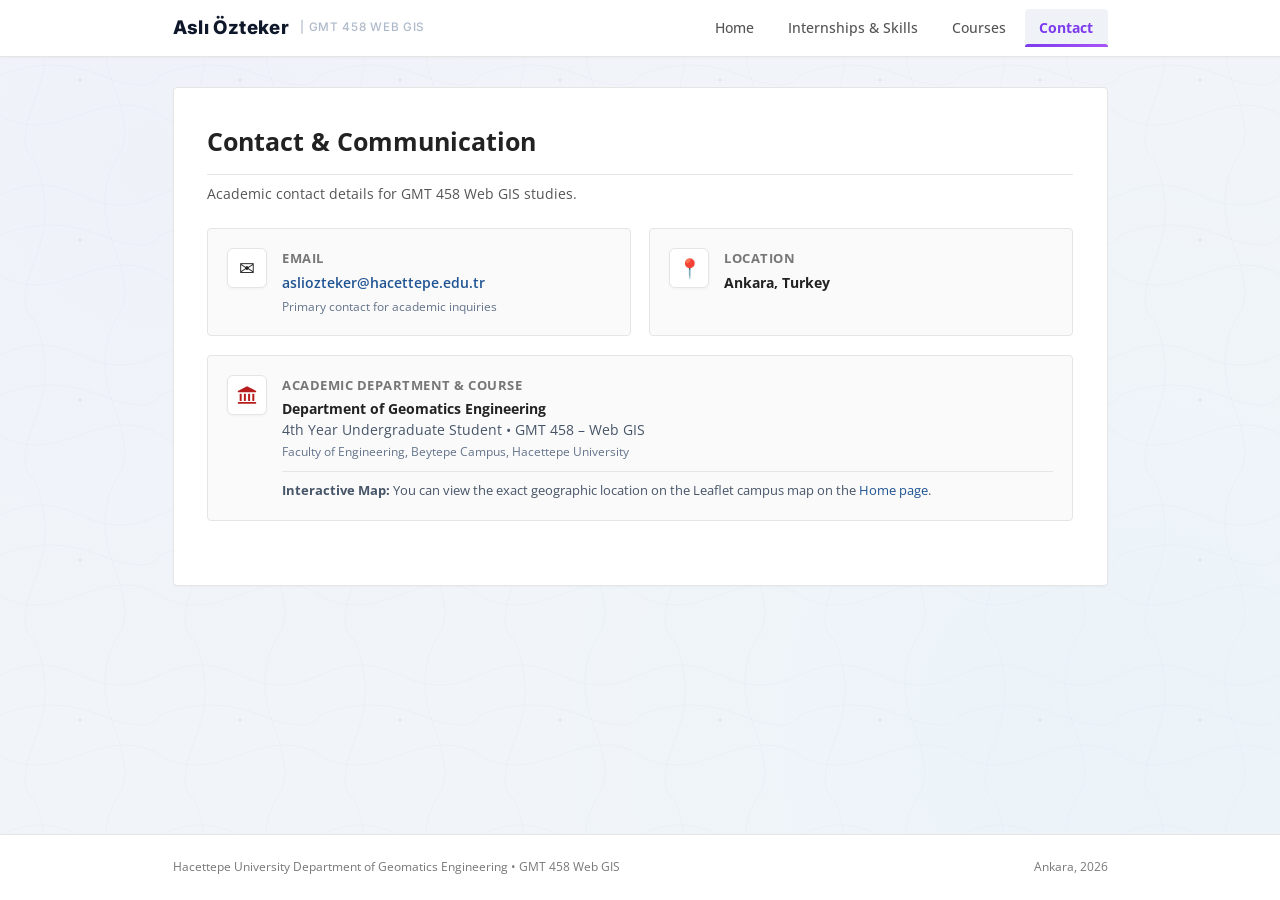
==== commit 4abd12f1: "refactor: Apply comprehensive refinements to about me, internship table, skills grid, map notes, pur" ====
--- a/contact.html
+++ b/contact.html
@@ -26,7 +26,7 @@
   <!-- STICKY TOP NAVBAR -->
   <header class="site-header">
     <div class="nav-container">
-      <div class="site-title">
+            <div class="site-title">
         <a href="home.html">Aslı Özteker</a>
         <span class="site-subtitle">| GMT 458 Web GIS</span>
       </div>
@@ -47,7 +47,7 @@
     <div class="content-card">
       <h1 class="page-title">Contact & Communication</h1>
       <p class="section-lead">
-        Academic contact details and institutional information for GMT 458 Web GIS studies.
+        Academic contact details for GMT 458 Web GIS studies.
       </p>
 
       <!-- CONTACT CARDS GRID -->
@@ -91,7 +91,7 @@
             <div class="contact-info-title">Academic Department & Course</div>
             <div class="contact-info-value">
               <strong>Department of Geomatics Engineering</strong><br>
-              <span style="color: #475569;">4th Year Undergraduate Student (Senior) • GMT 458 – Web GIS</span><br>
+              <span style="color: #475569;">4th Year Undergraduate Student • GMT 458 – Web GIS</span><br>
               <small style="color: #64748b; font-size: 0.82rem;">Faculty of Engineering, Beytepe Campus, Hacettepe University</small>
             </div>
             <div style="margin-top: 10px; padding-top: 8px; border-top: 1px solid var(--border-light); font-size: 0.86rem; color: #475569;">
--- a/css/style.css
+++ b/css/style.css
@@ -40,7 +40,13 @@
 
 body {
   font-family: var(--font-base);
-  background-color: var(--bg-page);
+  background-color: #f1f5f9;
+  /* Faint, elegant topographic contour curves & surveyor benchmark watermark */
+  background-image: 
+    radial-gradient(circle at 12% 18%, rgba(124, 58, 237, 0.02) 0%, transparent 45%),
+    radial-gradient(circle at 88% 82%, rgba(14, 165, 233, 0.025) 0%, transparent 50%),
+    url("data:image/svg+xml,%3Csvg xmlns='http://www.w3.org/2000/svg' width='160' height='160' viewBox='0 0 160 160'%3E%3Cpath d='M0 35 Q40 15 80 35 T160 35 M0 75 Q50 55 100 75 T160 75 M0 115 Q30 135 80 115 T160 115 M35 0 Q55 50 35 100 T35 160 M115 0 Q95 40 115 90 T115 160' fill='none' stroke='%230f172a' stroke-width='0.55' stroke-opacity='0.035'/%3E%3Ccircle cx='80' cy='80' r='1.2' fill='%230f172a' fill-opacity='0.06'/%3E%3Cpath d='M76 80 h8 M80 76 v8' stroke='%230f172a' stroke-width='0.45' stroke-opacity='0.05'/%3E%3C/svg%3E");
+  background-attachment: fixed;
   color: var(--text-primary);
   line-height: 1.65;
   min-height: 100vh;
@@ -81,30 +87,38 @@
   padding: 0 1.5rem;
 }
 
+/* Brand Logo / Student Name Typography */
 .site-title {
-  font-size: 1.15rem;
-  font-weight: 700;
-  color: var(--text-primary);
+  font-size: 1.18rem;
   letter-spacing: -0.01em;
   display: flex;
   align-items: center;
-  gap: 0.5rem;
+  gap: 0.4rem;
 }
 
 .site-title a {
-  color: var(--text-primary);
+  font-family: var(--font-heading);
+  font-weight: 800;
+  font-size: 1.25rem;
+  letter-spacing: 0.02em;
+  color: #0f172a;
   text-decoration: none;
+  transition: color 0.2s ease;
 }
 
 .site-title a:hover {
-  color: var(--primary-color);
+  color: #7c3aed;
 }
 
 .site-subtitle {
-  font-size: 0.8rem;
-  font-weight: 400;
-  color: var(--text-muted);
-  margin-left: 0.3rem;
+  font-family: var(--font-heading);
+  font-size: 0.78rem;
+  font-weight: 500;
+  color: #94a3b8;
+  letter-spacing: 0.06em;
+  text-transform: uppercase;
+  margin-left: 0.35rem;
+  opacity: 0.75;
 }
 
 .nav-menu {
@@ -147,21 +161,11 @@
   border-radius: 3px 3px 0 0;
 }
 
-.nav-item a:hover {
-  background-color: var(--bg-subtle);
-  color: var(--primary-color);
-  text-decoration: none;
-}
-
-.nav-item a:hover::after {
-  transform: scaleX(1);
-}
-
-/* Active sub-tab animation on every new page open */
+/* Active sub-tab animation on every new page open - Modern Purple Accent */
 .nav-item a.active {
-  color: var(--primary-color);
+  color: #7c3aed;
   font-weight: 700;
-  background-color: rgba(32, 84, 147, 0.07);
+  background-color: rgba(124, 58, 237, 0.08);
   animation: tabActivePillPulse 0.6s cubic-bezier(0.16, 1, 0.3, 1) forwards;
 }
 
@@ -171,10 +175,21 @@
   bottom: 0;
   left: 0;
   width: 100%;
-  height: 2.5px;
-  background: linear-gradient(90deg, var(--primary-color), #2563eb);
+  height: 2.8px;
+  background: linear-gradient(90deg, #7c3aed, #a855f7);
   transform-origin: center;
   animation: tabUnderlineEntrance 0.5s cubic-bezier(0.16, 1, 0.3, 1) forwards;
+}
+
+.nav-item a:hover {
+  background-color: rgba(124, 58, 237, 0.05);
+  color: #7c3aed;
+  text-decoration: none;
+}
+
+.nav-item a:hover::after {
+  transform: scaleX(1);
+  background-color: #7c3aed;
 }
 
 .menu-toggle {
